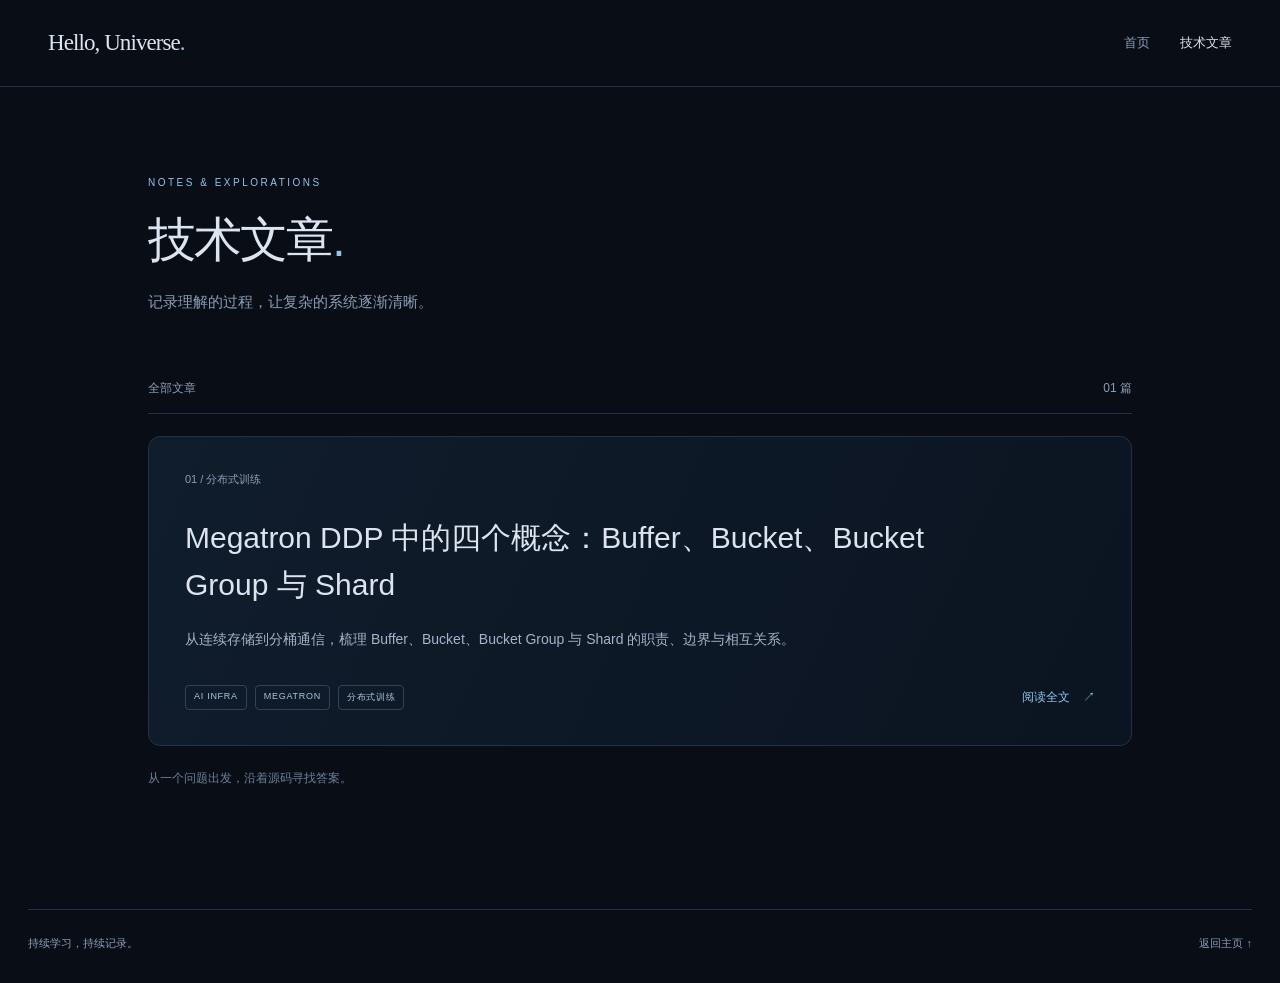
==== articles/index.html @ 00ac3544 "Update particle homepage and add Markdown articles with client-side Mermaid rendering" ====
<!doctype html>
<html lang="zh-CN"><head><meta charset="utf-8"><meta name="viewport" content="width=device-width, initial-scale=1"><meta name="theme-color" content="#080d16"><meta name="description" content="关于 AI Infra、分布式训练和源码阅读的技术文章。"><title>技术文章 · Hello Universe</title><link rel="stylesheet" href="../assets/articles.css"></head><body><header class="site-header"><a class="wordmark" href="../index.html" aria-label="返回主页">Hello, Universe<span class="wordmark-dot">.</span></a><nav aria-label="主导航"><a href="../index.html">首页</a><a href="index.html" aria-current="page">技术文章</a></nav></header><main class="listing"><div class="section-label">NOTES & EXPLORATIONS</div><h1>技术文章<span class="title-dot">.</span></h1><p class="intro">记录理解的过程，让复杂的系统逐渐清晰。</p><div class="collection-heading"><span>全部文章</span><span>01 篇</span></div><a class="article-card" href="ddp-concepts.html"><div class="card-meta"><span>01 / 分布式训练</span></div><h2>Megatron DDP 中的四个概念：Buffer、Bucket、Bucket Group 与 Shard</h2><p>从连续存储到分桶通信，梳理 Buffer、Bucket、Bucket Group 与 Shard 的职责、边界与相互关系。</p><div class="card-footer"><div class="tags"><span class="tag">AI INFRA</span><span class="tag">MEGATRON</span><span class="tag">分布式训练</span></div><span class="read-link">阅读全文 <span aria-hidden="true">↗</span></span></div></a><p class="collection-note">从一个问题出发，沿着源码寻找答案。</p></main><footer class="site-footer"><span>持续学习，持续记录。</span><a href="../index.html">返回主页 ↑</a></footer></body></html>
---- assets/articles.css ----
:root{color-scheme:dark;--bg:#080d16;--panel:#0c1422;--text:#dce4ef;--muted:#8d9eb5;--line:#233146;--accent:#92c5ed;font-family:"Segoe UI","PingFang SC","Microsoft YaHei",sans-serif;background:var(--bg);color:var(--text)}
*{box-sizing:border-box}html{scroll-behavior:smooth;scroll-padding-top:35px}body{margin:0;min-height:100svh}a{color:inherit;text-decoration:none}a:focus-visible,summary:focus-visible,.diagram-scroll:focus-visible{outline:2px solid var(--accent);outline-offset:5px}a:hover{color:#c9e8ff}.site-header{max-width:1320px;margin:auto;padding:30px 48px;display:flex;justify-content:space-between;align-items:center;gap:24px;border-bottom:1px solid var(--line)}.wordmark{font-family:"Palatino Linotype",Palatino,Georgia,serif;font-size:23px;letter-spacing:-.04em;white-space:nowrap}.wordmark-dot,.title-dot{color:var(--accent)}nav{display:flex;gap:30px;font-size:13px;color:var(--muted)}nav [aria-current]{color:var(--text)}.listing{max-width:1080px;margin:auto;padding:90px 48px 110px}.section-label{font-size:10px;letter-spacing:.25em;color:var(--accent)}.listing h1{font-size:48px;letter-spacing:-.04em;font-weight:500;margin:20px 0 16px}.intro{color:var(--muted);font-size:15px;line-height:1.8}.collection-heading{margin:65px 0 22px;display:flex;justify-content:space-between;font-size:12px;color:var(--muted);padding-bottom:16px;border-bottom:1px solid var(--line)}.article-card{display:block;padding:35px 36px;border:1px solid var(--line);border-radius:12px;background:linear-gradient(115deg,#101d2c,#0b1421);transition:border-color .2s,background .2s}.article-card:hover{border-color:#557895;background:#122033;color:var(--text)}.card-meta{display:flex;justify-content:space-between;gap:16px;color:var(--muted);font-size:11px}.article-card h2{font-size:clamp(22px,3vw,30px);line-height:1.55;font-weight:500;max-width:760px;margin:28px 0 18px}.article-card p{max-width:730px;font-size:14px;line-height:1.9;color:#a4b4c9}.card-footer{display:flex;justify-content:space-between;gap:20px;align-items:center;margin-top:32px}.tags{display:flex;flex-wrap:wrap;gap:8px}.tag{font-size:9px;letter-spacing:.08em;border:1px solid #304259;color:#abc3dc;border-radius:4px;padding:5px 8px}.read-link{font-size:12px;white-space:nowrap;color:var(--accent)}.read-link>span{margin-left:10px}.collection-note{margin-top:24px;color:#6f8199;font-size:12px}.site-footer{max-width:1224px;margin:0 auto;padding:26px 0 32px;border-top:1px solid var(--line);display:flex;justify-content:space-between;gap:20px;font-size:11px;color:var(--muted)}.reading-page{max-width:1260px;margin:auto;padding:48px 48px 90px}.back-link{font-size:12px;color:var(--muted)}.article-header{max-width:920px;padding:42px 0 46px}.article-header h1{font-size:clamp(28px,3.4vw,43px);font-weight:500;line-height:1.5;letter-spacing:-.025em;margin:24px 0}.article-summary{font-size:15px;line-height:1.9;color:#a8b8ca;max-width:820px}.reading-layout{border-top:1px solid var(--line);padding-top:40px;display:grid;grid-template-columns:210px minmax(0,1fr);gap:55px}.toc{align-self:start;position:sticky;top:32px}.toc summary{font-size:12px;color:var(--text);cursor:pointer}.toc ol{list-style:none;padding:0;margin-top:20px}.toc li{font-size:12px;line-height:1.75;margin:0 0 13px;color:var(--muted)}.toc .depth-3,.toc .depth-4{padding-left:12px;font-size:11px}.prose{min-width:0;font-size:16px;line-height:1.95;overflow-wrap:anywhere;color:#c6d2e2}.prose>p:first-child{margin-top:0}.prose p{margin:0 0 23px}.prose h2{font-size:25px;color:#e2ebf7;line-height:1.6;font-weight:500;margin:54px 0 22px;scroll-margin-top:30px}.prose h3{font-size:20px;color:#dce8f5;font-weight:500;margin:32px 0 14px}.prose h4{font-size:16px;color:#dce8f5;font-weight:500;margin:26px 0 12px}.prose ul{padding-left:24px;margin:12px 0 28px}.prose li{padding-left:4px;margin:0 0 14px}.prose li p{margin-bottom:10px}.prose code{font-family:Consolas,"Cascadia Code",monospace;font-size:.86em;color:#a8d7f4;background:#142438;border:1px solid #26384d;border-radius:4px;padding:2px 5px;box-decoration-break:clone}.prose pre{overflow:auto;border:1px solid var(--line);padding:20px;border-radius:8px;background:#0c1727}.prose pre code{background:none;border:0;padding:0}.anchor{font-size:14px;color:#7593b2;margin-left:12px;opacity:.45}.diagram{margin:28px 0}.diagram-scroll{overflow-x:auto;border:1px solid #a0b5ca;background:#f5f8fc;border-radius:8px;padding:25px 20px}.diagram img{display:block;width:100%;min-width:1500px;height:auto}.diagram figcaption{color:var(--muted);font-size:11px;line-height:1.9;margin-top:12px}.diagram figcaption a{color:var(--accent)}.article-end{margin-top:60px;border-top:1px solid var(--line);padding-top:30px;display:flex;justify-content:space-between;gap:20px;font-size:12px;color:var(--muted)}
@media(max-width:800px){.site-header{padding:23px 24px}.wordmark{font-size:21px}nav{gap:22px;font-size:12px}.listing{padding:60px 24px 85px}.listing h1{font-size:38px}.collection-heading{margin-top:45px}.article-card{padding:25px 22px}.article-card h2{font-size:23px}.card-footer{align-items:flex-start;flex-direction:column}.site-footer{margin:0 24px;padding-bottom:26px}.reading-page{padding:30px 24px 65px}.article-header{padding:32px 0}.article-header h1{font-size:29px}.reading-layout{grid-template-columns:minmax(0,1fr);gap:30px;padding-top:24px}.toc{position:static;border:1px solid var(--line);background:var(--panel);padding:18px 20px;border-radius:8px}.toc ol{margin-bottom:0}.toc .depth-3,.toc .depth-4{display:inline-block;margin-right:14px;padding-left:0}.prose{font-size:15px}.prose h2{font-size:23px}.diagram-scroll{padding:16px}.card-meta{font-size:10px}}
@media(prefers-reduced-motion:reduce){html{scroll-behavior:auto}.article-card{transition:none}}

.diagram .mermaid{border:0;background:transparent;padding:0;margin:0;overflow:visible}.diagram svg{display:block;min-width:1500px;max-width:none;height:auto}.article-state{color:var(--muted);padding:20px 0}.diagram-error{color:#9a381c;font-size:13px;margin:0 0 15px}.diagram-source{color:#23364d;font-size:12px;white-space:pre;overflow:auto}.prose .diagram-source{background:#eef3fa;color:#23364d;border-color:#a0b5ca}.prose .diagram-source code{color:inherit}
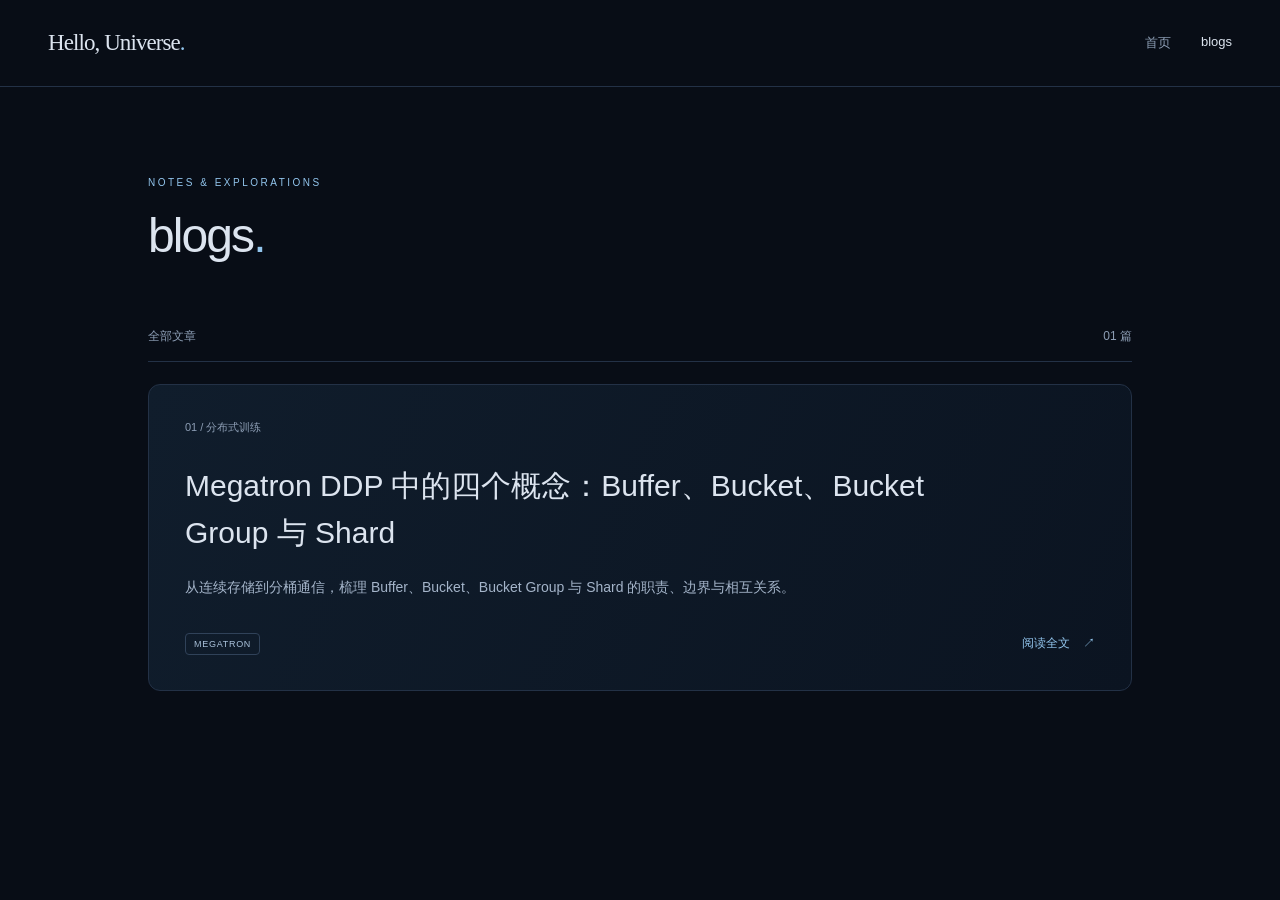
==== commit 9d08cae1: "style: 调整首页粒子效果并精简博客页面 - 精简文章标签、列表页说明和页脚 - 格式化三个 HTML 文件，提高源码可读性" ====
--- a/articles/index.html
+++ b/articles/index.html
@@ -1,2 +1,37 @@
 <!doctype html>
-<html lang="zh-CN"><head><meta charset="utf-8"><meta name="viewport" content="width=device-width, initial-scale=1"><meta name="theme-color" content="#080d16"><meta name="description" content="关于 AI Infra、分布式训练和源码阅读的技术文章。"><title>技术文章 · Hello Universe</title><link rel="stylesheet" href="../assets/articles.css"></head><body><header class="site-header"><a class="wordmark" href="../index.html" aria-label="返回主页">Hello, Universe<span class="wordmark-dot">.</span></a><nav aria-label="主导航"><a href="../index.html">首页</a><a href="index.html" aria-current="page">技术文章</a></nav></header><main class="listing"><div class="section-label">NOTES & EXPLORATIONS</div><h1>技术文章<span class="title-dot">.</span></h1><p class="intro">记录理解的过程，让复杂的系统逐渐清晰。</p><div class="collection-heading"><span>全部文章</span><span>01 篇</span></div><a class="article-card" href="ddp-concepts.html"><div class="card-meta"><span>01 / 分布式训练</span></div><h2>Megatron DDP 中的四个概念：Buffer、Bucket、Bucket Group 与 Shard</h2><p>从连续存储到分桶通信，梳理 Buffer、Bucket、Bucket Group 与 Shard 的职责、边界与相互关系。</p><div class="card-footer"><div class="tags"><span class="tag">AI INFRA</span><span class="tag">MEGATRON</span><span class="tag">分布式训练</span></div><span class="read-link">阅读全文 <span aria-hidden="true">↗</span></span></div></a><p class="collection-note">从一个问题出发，沿着源码寻找答案。</p></main><footer class="site-footer"><span>持续学习，持续记录。</span><a href="../index.html">返回主页 ↑</a></footer></body></html>+<html lang="zh-CN">
+
+<head>
+    <meta charset="utf-8">
+    <meta name="viewport" content="width=device-width, initial-scale=1">
+    <meta name="theme-color" content="#080d16">
+    <meta name="description" content="关于 AI Infra、分布式训练和源码阅读的技术文章。">
+    <title>blogs · Hello Universe</title>
+    <link rel="stylesheet" href="../assets/articles.css">
+</head>
+
+<body>
+    <header class="site-header"><a class="wordmark" href="../index.html" aria-label="返回主页">Hello, Universe<span
+                class="wordmark-dot">.</span></a>
+        <nav aria-label="主导航"><a href="../index.html">首页</a><a href="index.html" aria-current="page">blogs</a></nav>
+    </header>
+    <main class="listing">
+        <div class="section-label">NOTES & EXPLORATIONS</div>
+        <h1>blogs<span class="title-dot">.</span></h1>
+        <div class="collection-heading"><span>全部文章</span><span>01 篇</span></div><a class="article-card"
+            href="ddp-concepts.html">
+            <div class="card-meta"><span>01 / 分布式训练</span></div>
+            <h2>Megatron DDP 中的四个概念：Buffer、Bucket、Bucket Group 与 Shard</h2>
+            <p>从连续存储到分桶通信，梳理 Buffer、Bucket、Bucket Group 与 Shard 的职责、边界与相互关系。</p>
+            <div class="card-footer">
+                <div class="tags">
+                    <span class="tag">MEGATRON</span>
+                </div>
+                    <span class="read-link">阅读全文 <span
+                        aria-hidden="true">↗</span></span>
+            </div>
+        </a>
+    </main>
+</body>
+
+</html>
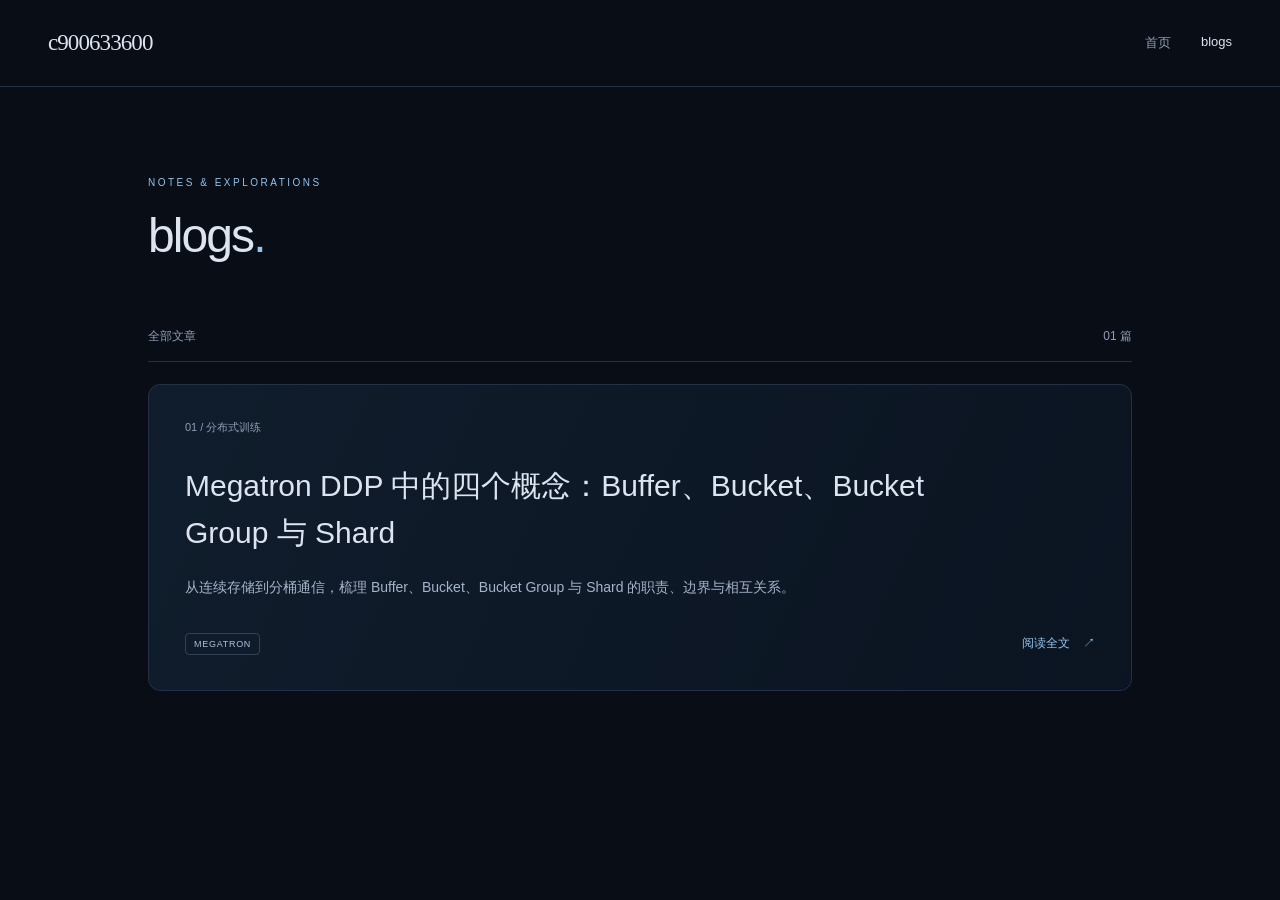
==== commit 3a2b6d76: "style: 调整页面名称" ====
--- a/articles/index.html
+++ b/articles/index.html
@@ -6,13 +6,12 @@
     <meta name="viewport" content="width=device-width, initial-scale=1">
     <meta name="theme-color" content="#080d16">
     <meta name="description" content="关于 AI Infra、分布式训练和源码阅读的技术文章。">
-    <title>blogs · Hello Universe</title>
+    <title>blogs · c900633600</title>
     <link rel="stylesheet" href="../assets/articles.css">
 </head>
 
 <body>
-    <header class="site-header"><a class="wordmark" href="../index.html" aria-label="返回主页">Hello, Universe<span
-                class="wordmark-dot">.</span></a>
+    <header class="site-header"><a class="wordmark" href="../index.html" aria-label="返回主页">c900633600</a>
         <nav aria-label="主导航"><a href="../index.html">首页</a><a href="index.html" aria-current="page">blogs</a></nav>
     </header>
     <main class="listing">
--- a/assets/articles.css
+++ b/assets/articles.css
@@ -1,6 +1,6 @@
 :root{color-scheme:dark;--bg:#080d16;--panel:#0c1422;--text:#dce4ef;--muted:#8d9eb5;--line:#233146;--accent:#92c5ed;font-family:"Segoe UI","PingFang SC","Microsoft YaHei",sans-serif;background:var(--bg);color:var(--text)}
 *{box-sizing:border-box}html{scroll-behavior:smooth;scroll-padding-top:35px}body{margin:0;min-height:100svh}a{color:inherit;text-decoration:none}a:focus-visible,summary:focus-visible,.diagram-scroll:focus-visible{outline:2px solid var(--accent);outline-offset:5px}a:hover{color:#c9e8ff}.site-header{max-width:1320px;margin:auto;padding:30px 48px;display:flex;justify-content:space-between;align-items:center;gap:24px;border-bottom:1px solid var(--line)}.wordmark{font-family:"Palatino Linotype",Palatino,Georgia,serif;font-size:23px;letter-spacing:-.04em;white-space:nowrap}.wordmark-dot,.title-dot{color:var(--accent)}nav{display:flex;gap:30px;font-size:13px;color:var(--muted)}nav [aria-current]{color:var(--text)}.listing{max-width:1080px;margin:auto;padding:90px 48px 110px}.section-label{font-size:10px;letter-spacing:.25em;color:var(--accent)}.listing h1{font-size:48px;letter-spacing:-.04em;font-weight:500;margin:20px 0 16px}.intro{color:var(--muted);font-size:15px;line-height:1.8}.collection-heading{margin:65px 0 22px;display:flex;justify-content:space-between;font-size:12px;color:var(--muted);padding-bottom:16px;border-bottom:1px solid var(--line)}.article-card{display:block;padding:35px 36px;border:1px solid var(--line);border-radius:12px;background:linear-gradient(115deg,#101d2c,#0b1421);transition:border-color .2s,background .2s}.article-card:hover{border-color:#557895;background:#122033;color:var(--text)}.card-meta{display:flex;justify-content:space-between;gap:16px;color:var(--muted);font-size:11px}.article-card h2{font-size:clamp(22px,3vw,30px);line-height:1.55;font-weight:500;max-width:760px;margin:28px 0 18px}.article-card p{max-width:730px;font-size:14px;line-height:1.9;color:#a4b4c9}.card-footer{display:flex;justify-content:space-between;gap:20px;align-items:center;margin-top:32px}.tags{display:flex;flex-wrap:wrap;gap:8px}.tag{font-size:9px;letter-spacing:.08em;border:1px solid #304259;color:#abc3dc;border-radius:4px;padding:5px 8px}.read-link{font-size:12px;white-space:nowrap;color:var(--accent)}.read-link>span{margin-left:10px}.collection-note{margin-top:24px;color:#6f8199;font-size:12px}.site-footer{max-width:1224px;margin:0 auto;padding:26px 0 32px;border-top:1px solid var(--line);display:flex;justify-content:space-between;gap:20px;font-size:11px;color:var(--muted)}.reading-page{max-width:1260px;margin:auto;padding:48px 48px 90px}.back-link{font-size:12px;color:var(--muted)}.article-header{max-width:920px;padding:42px 0 46px}.article-header h1{font-size:clamp(28px,3.4vw,43px);font-weight:500;line-height:1.5;letter-spacing:-.025em;margin:24px 0}.article-summary{font-size:15px;line-height:1.9;color:#a8b8ca;max-width:820px}.reading-layout{border-top:1px solid var(--line);padding-top:40px;display:grid;grid-template-columns:210px minmax(0,1fr);gap:55px}.toc{align-self:start;position:sticky;top:32px}.toc summary{font-size:12px;color:var(--text);cursor:pointer}.toc ol{list-style:none;padding:0;margin-top:20px}.toc li{font-size:12px;line-height:1.75;margin:0 0 13px;color:var(--muted)}.toc .depth-3,.toc .depth-4{padding-left:12px;font-size:11px}.prose{min-width:0;font-size:16px;line-height:1.95;overflow-wrap:anywhere;color:#c6d2e2}.prose>p:first-child{margin-top:0}.prose p{margin:0 0 23px}.prose h2{font-size:25px;color:#e2ebf7;line-height:1.6;font-weight:500;margin:54px 0 22px;scroll-margin-top:30px}.prose h3{font-size:20px;color:#dce8f5;font-weight:500;margin:32px 0 14px}.prose h4{font-size:16px;color:#dce8f5;font-weight:500;margin:26px 0 12px}.prose ul{padding-left:24px;margin:12px 0 28px}.prose li{padding-left:4px;margin:0 0 14px}.prose li p{margin-bottom:10px}.prose code{font-family:Consolas,"Cascadia Code",monospace;font-size:.86em;color:#a8d7f4;background:#142438;border:1px solid #26384d;border-radius:4px;padding:2px 5px;box-decoration-break:clone}.prose pre{overflow:auto;border:1px solid var(--line);padding:20px;border-radius:8px;background:#0c1727}.prose pre code{background:none;border:0;padding:0}.anchor{font-size:14px;color:#7593b2;margin-left:12px;opacity:.45}.diagram{margin:28px 0}.diagram-scroll{overflow-x:auto;border:1px solid #a0b5ca;background:#f5f8fc;border-radius:8px;padding:25px 20px}.diagram img{display:block;width:100%;min-width:1500px;height:auto}.diagram figcaption{color:var(--muted);font-size:11px;line-height:1.9;margin-top:12px}.diagram figcaption a{color:var(--accent)}.article-end{margin-top:60px;border-top:1px solid var(--line);padding-top:30px;display:flex;justify-content:space-between;gap:20px;font-size:12px;color:var(--muted)}
-@media(max-width:800px){.site-header{padding:23px 24px}.wordmark{font-size:21px}nav{gap:22px;font-size:12px}.listing{padding:60px 24px 85px}.listing h1{font-size:38px}.collection-heading{margin-top:45px}.article-card{padding:25px 22px}.article-card h2{font-size:23px}.card-footer{align-items:flex-start;flex-direction:column}.site-footer{margin:0 24px;padding-bottom:26px}.reading-page{padding:30px 24px 65px}.article-header{padding:32px 0}.article-header h1{font-size:29px}.reading-layout{grid-template-columns:minmax(0,1fr);gap:30px;padding-top:24px}.toc{position:static;border:1px solid var(--line);background:var(--panel);padding:18px 20px;border-radius:8px}.toc ol{margin-bottom:0}.toc .depth-3,.toc .depth-4{display:inline-block;margin-right:14px;padding-left:0}.prose{font-size:15px}.prose h2{font-size:23px}.diagram-scroll{padding:16px}.card-meta{font-size:10px}}
+@media(max-width:800px){.site-header{padding:23px 24px;flex-direction:column;align-items:flex-start;gap:16px}.wordmark{font-size:21px}nav{gap:22px;font-size:12px}.listing{padding:60px 24px 85px}.listing h1{font-size:38px}.collection-heading{margin-top:45px}.article-card{padding:25px 22px}.article-card h2{font-size:23px}.card-footer{align-items:flex-start;flex-direction:column}.site-footer{margin:0 24px;padding-bottom:26px}.reading-page{padding:30px 24px 65px}.article-header{padding:32px 0}.article-header h1{font-size:29px}.reading-layout{grid-template-columns:minmax(0,1fr);gap:30px;padding-top:24px}.toc{position:static;border:1px solid var(--line);background:var(--panel);padding:18px 20px;border-radius:8px}.toc ol{margin-bottom:0}.toc .depth-3,.toc .depth-4{display:inline-block;margin-right:14px;padding-left:0}.prose{font-size:15px}.prose h2{font-size:23px}.diagram-scroll{padding:16px}.card-meta{font-size:10px}}
 @media(prefers-reduced-motion:reduce){html{scroll-behavior:auto}.article-card{transition:none}}
 
 .diagram .mermaid{border:0;background:transparent;padding:0;margin:0;overflow:visible}.diagram svg{display:block;min-width:1500px;max-width:none;height:auto}.article-state{color:var(--muted);padding:20px 0}.diagram-error{color:#9a381c;font-size:13px;margin:0 0 15px}.diagram-source{color:#23364d;font-size:12px;white-space:pre;overflow:auto}.prose .diagram-source{background:#eef3fa;color:#23364d;border-color:#a0b5ca}.prose .diagram-source code{color:inherit}
